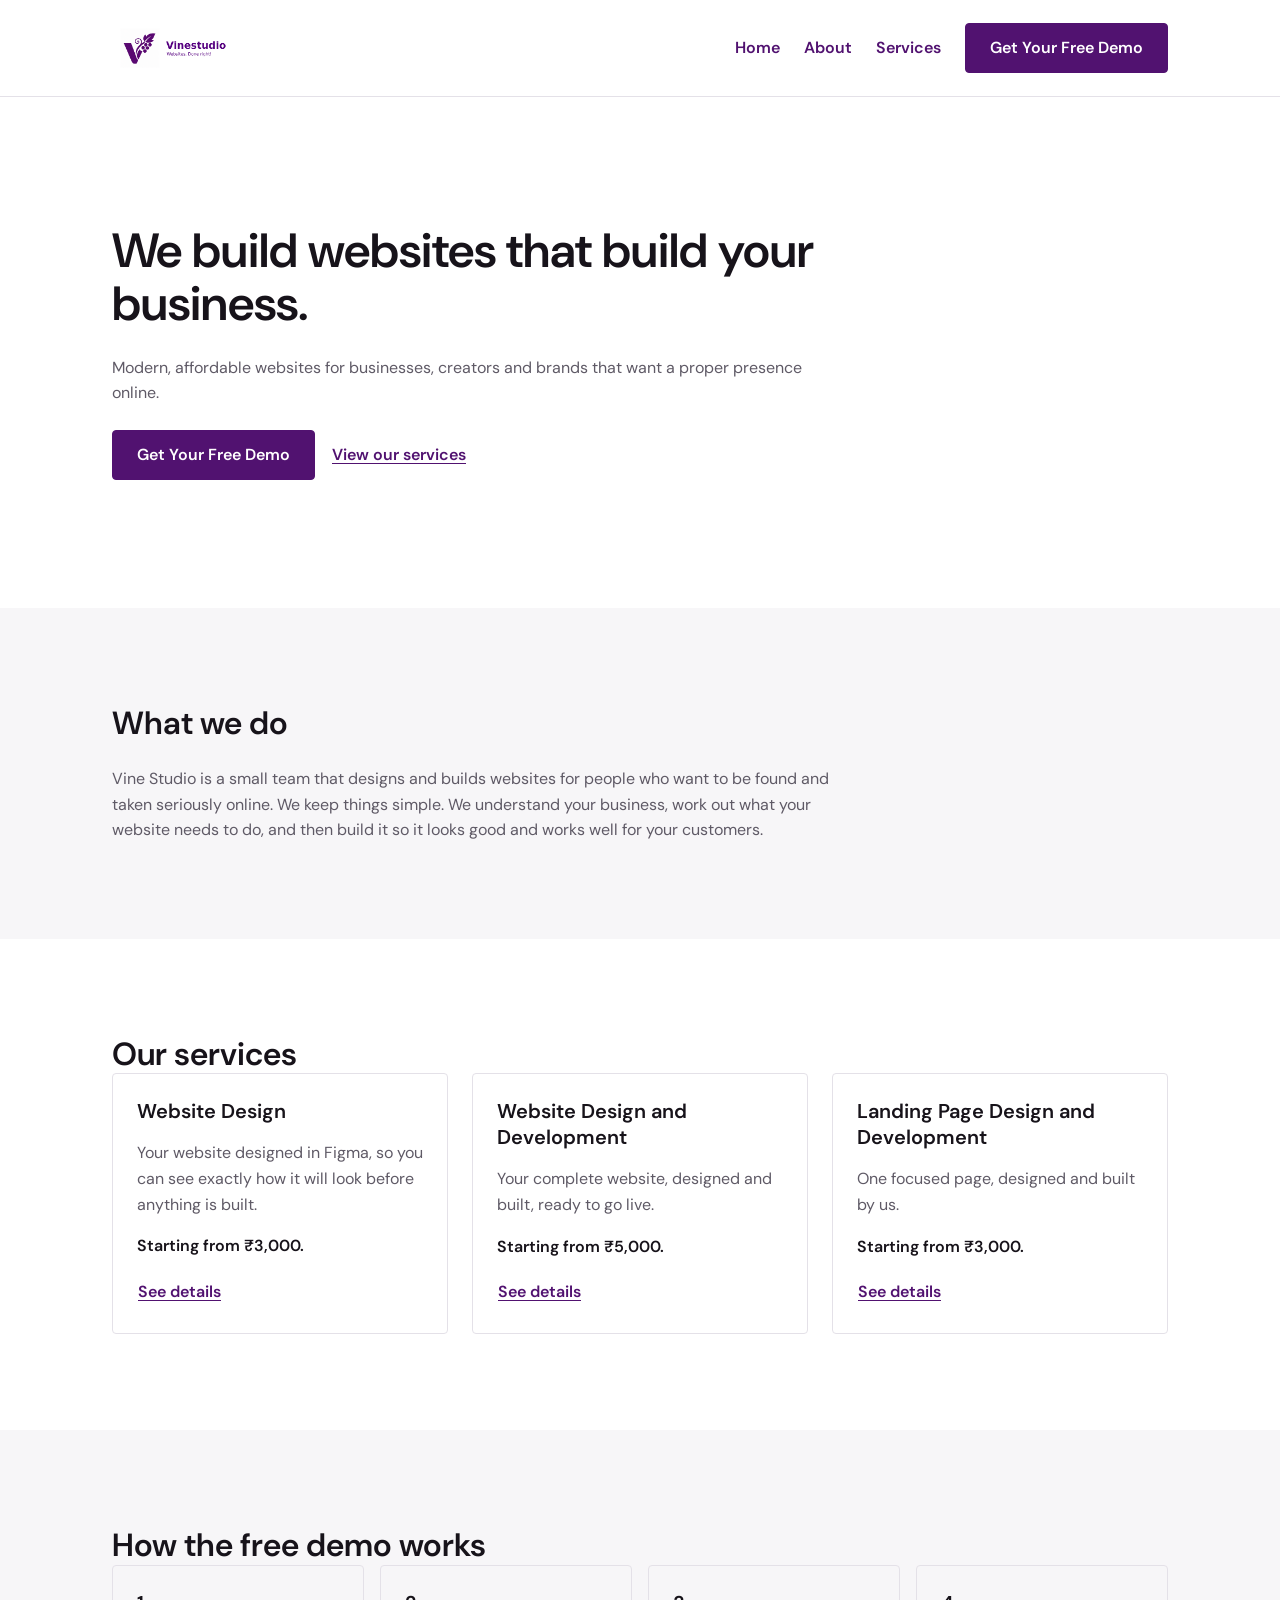
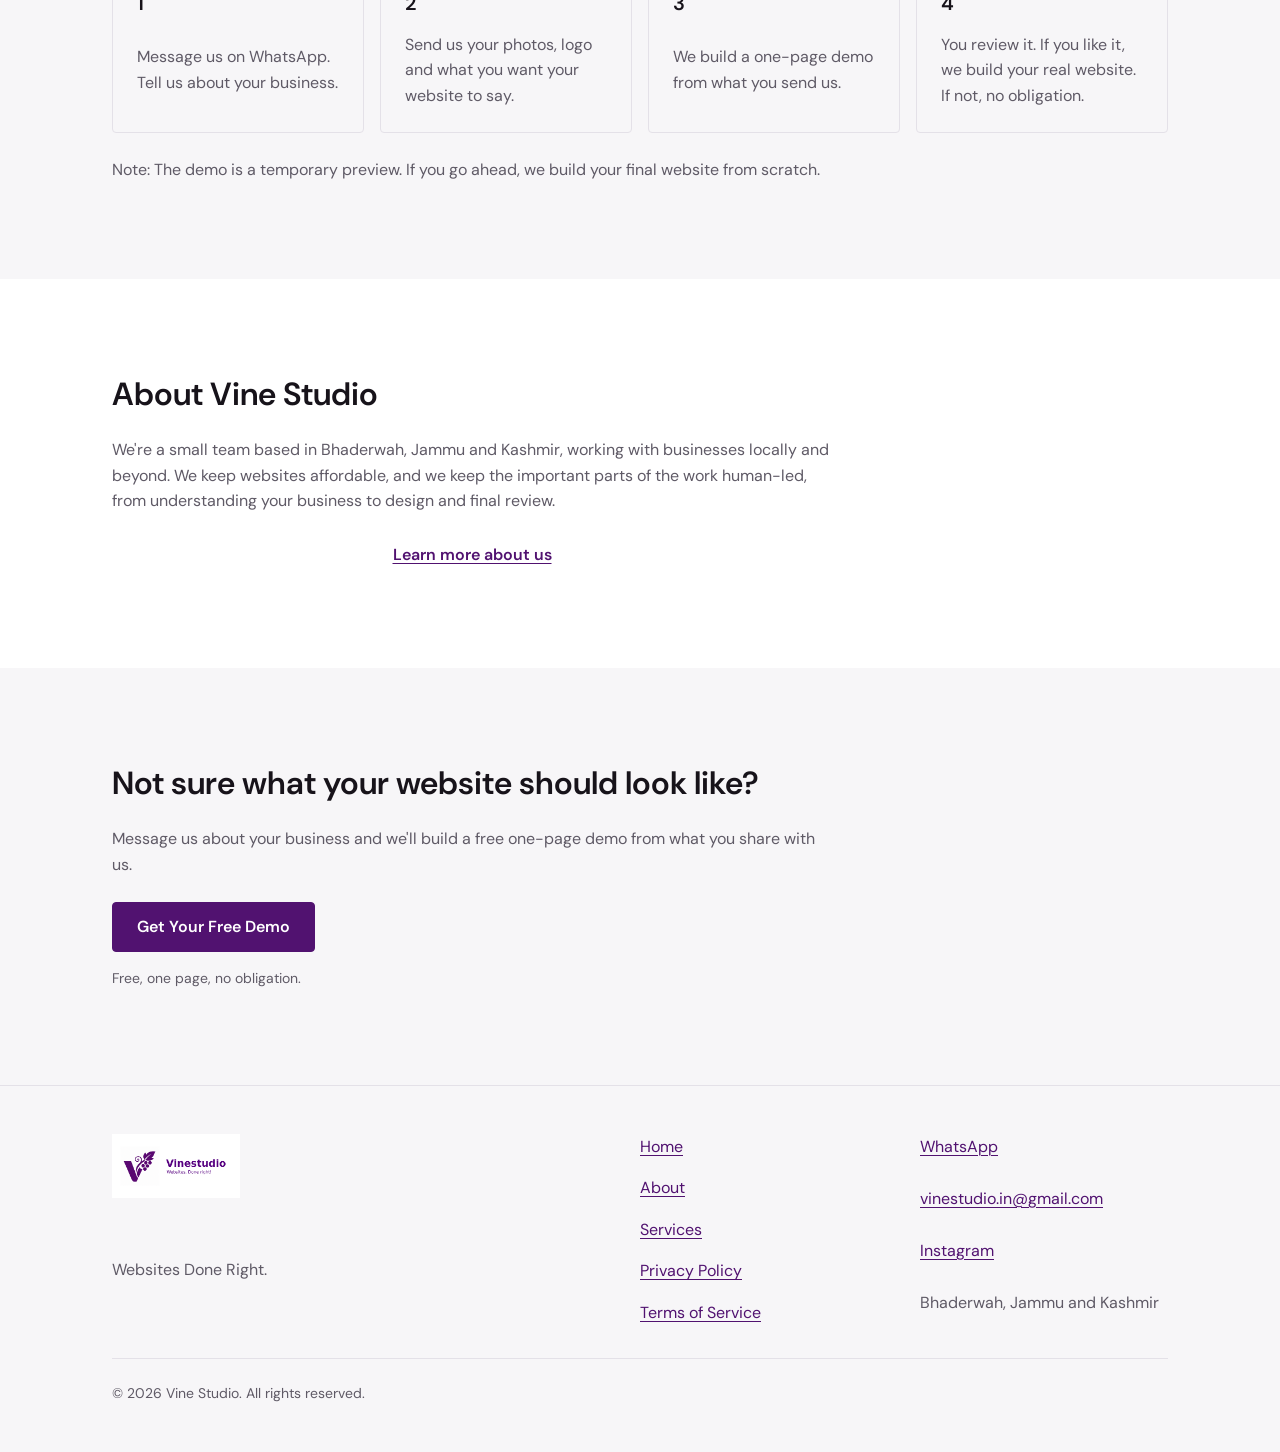
==== index.html @ f742a49f "initial" ====
<!doctype html>
<html lang="en">
  <head>
    <meta charset="utf-8">
    <meta name="viewport" content="width=device-width, initial-scale=1">
    <meta name="theme-color" content="#511270">
    <title>Vine Studio | Websites Done Right</title>
    <meta name="description" content="Modern, affordable websites for businesses, creators and brands that want a proper presence online.">
    <link rel="canonical" href="https://vinestudio.in/">
    <meta property="og:title" content="Vine Studio | Websites Done Right">
    <meta property="og:description" content="Modern, affordable websites for businesses, creators and brands that want a proper presence online.">
    <meta property="og:image" content="https://vinestudio.in/assets/img/og-image.jpg">
    <meta property="og:url" content="https://vinestudio.in/">
    <meta property="og:type" content="website">
    <meta name="twitter:card" content="summary_large_image">
    <meta name="twitter:title" content="Vine Studio | Websites Done Right">
    <meta name="twitter:description" content="Modern, affordable websites for businesses, creators and brands that want a proper presence online.">
    <meta name="twitter:image" content="https://vinestudio.in/assets/img/og-image.jpg">
    <link rel="icon" href="/assets/brand/favicon.ico" sizes="any">
    <link rel="icon" type="image/png" href="/assets/brand/favicon-32x32.png" sizes="32x32">
    <link rel="apple-touch-icon" href="/assets/brand/apple-touch-icon.png">
    <link rel="manifest" href="/site.webmanifest">
    <link rel="stylesheet" href="/assets/css/styles.css">
    <script src="/assets/js/main.js" defer></script>
    <script type="application/ld+json">
      {
        "@context": "https://schema.org",
        "@type": "Organization",
        "name": "Vine Studio",
        "url": "https://vinestudio.in",
        "logo": "https://vinestudio.in/assets/brand/vine-studio-logo.svg",
        "email": "vinestudio.in@gmail.com",
        "telephone": "+917051422693",
        "address": {
          "@type": "PostalAddress",
          "addressLocality": "Bhaderwah",
          "addressRegion": "Jammu and Kashmir",
          "addressCountry": "IN"
        },
        "sameAs": ["https://instagram.com/vinestudio.in"],
        "founder": [
          { "@type": "Person", "name": "Ritish Sharma" },
          { "@type": "Person", "name": "Aftab Ahmed" },
          { "@type": "Person", "name": "Anmol Thakur" }
        ]
      }
    </script>
  </head>
  <body>
    <a class="skip-link" href="#main-content">Skip to main content</a>

    <header class="site-header">
      <div class="container site-header__inner">
        <a class="site-logo" href="/" aria-label="Vine Studio home">
          <img src="/assets/brand/vine-studio-logo.svg" alt="Vine Studio" width="1800" height="900">
        </a>

        <button class="nav-toggle" type="button" aria-controls="primary-navigation" aria-expanded="false" aria-label="Toggle navigation">
          <svg class="nav-toggle__menu-icon" aria-hidden="true" viewBox="0 0 24 24" fill="none" stroke="currentColor" stroke-width="2" stroke-linecap="square">
            <path d="M4 7h16M4 12h16M4 17h16" />
          </svg>
          <svg class="nav-toggle__close-icon" aria-hidden="true" viewBox="0 0 24 24" fill="none" stroke="currentColor" stroke-width="2" stroke-linecap="square">
            <path d="m6 6 12 12M18 6 6 18" />
          </svg>
        </button>

        <nav class="site-nav" id="primary-navigation" aria-label="Primary navigation" hidden>
          <ul class="site-nav__list">
            <li><a href="/" aria-current="page">Home</a></li>
            <li><a href="/about/">About</a></li>
            <li><a href="/services/">Services</a></li>
          </ul>
          <a class="btn btn-primary" href="https://wa.me/917051422693?text=Hi%2C%20I%27d%20like%20a%20free%20demo%20for%20my%20business." target="_blank" rel="noopener noreferrer">Get Your Free Demo</a>
        </nav>
      </div>
    </header>

    <main id="main-content">
      <section class="section hero" aria-labelledby="hero-title">
        <div class="container">
          <div class="hero__content">
            <h1 id="hero-title">We build websites that build your business.</h1>
            <p>Modern, affordable websites for businesses, creators and brands that want a proper presence online.</p>
            <div class="hero__actions">
              <a class="btn btn-primary" href="https://wa.me/917051422693?text=Hi%2C%20I%27d%20like%20a%20free%20demo%20for%20my%20business." target="_blank" rel="noopener noreferrer">Get Your Free Demo</a>
              <a class="btn btn-text" href="/services/">View our services</a>
            </div>
          </div>
        </div>
      </section>

      <section class="section section--soft" aria-labelledby="what-we-do-title">
        <div class="container">
          <div class="section-intro">
            <h2 id="what-we-do-title">What we do</h2>
            <p>Vine Studio is a small team that designs and builds websites for people who want to be found and taken seriously online. We keep things simple. We understand your business, work out what your website needs to do, and then build it so it looks good and works well for your customers.</p>
          </div>
        </div>
      </section>

      <section class="section" aria-labelledby="services-title">
        <div class="container">
          <div class="section-intro">
            <h2 id="services-title">Our services</h2>
          </div>

          <div class="grid grid--3 service-cards">
            <article class="service-card">
              <h3>Website Design</h3>
              <p>Your website designed in Figma, so you can see exactly how it will look before anything is built.</p>
              <p class="service-card__price">Starting from ₹3,000.</p>
              <a class="btn btn-text" href="/services/">See details</a>
            </article>

            <article class="service-card">
              <h3>Website Design and Development</h3>
              <p>Your complete website, designed and built, ready to go live.</p>
              <p class="service-card__price">Starting from ₹5,000.</p>
              <a class="btn btn-text" href="/services/">See details</a>
            </article>

            <article class="service-card">
              <h3>Landing Page Design and Development</h3>
              <p>One focused page, designed and built by us.</p>
              <p class="service-card__price">Starting from ₹3,000.</p>
              <a class="btn btn-text" href="/services/">See details</a>
            </article>
          </div>
        </div>
      </section>

      <section class="section section--soft" aria-labelledby="demo-title">
        <div class="container">
          <div class="section-intro">
            <h2 id="demo-title">How the free demo works</h2>
          </div>

          <ol class="demo-steps">
            <li class="demo-step">
              <span class="demo-step__number">1</span>
              <p>Message us on WhatsApp. Tell us about your business.</p>
            </li>
            <li class="demo-step">
              <span class="demo-step__number">2</span>
              <p>Send us your photos, logo and what you want your website to say.</p>
            </li>
            <li class="demo-step">
              <span class="demo-step__number">3</span>
              <p>We build a one-page demo from what you send us.</p>
            </li>
            <li class="demo-step">
              <span class="demo-step__number">4</span>
              <p>You review it. If you like it, we build your real website. If not, no obligation.</p>
            </li>
          </ol>

          <p class="demo-note">Note: The demo is a temporary preview. If you go ahead, we build your final website from scratch.</p>
        </div>
      </section>

      <section class="section" aria-labelledby="about-preview-title">
        <div class="container">
          <div class="section-intro">
            <h2 id="about-preview-title">About Vine Studio</h2>
            <p>We're a small team based in Bhaderwah, Jammu and Kashmir, working with businesses locally and beyond. We keep websites affordable, and we keep the important parts of the work human-led, from understanding your business to design and final review.</p>
            <a class="btn btn-text" href="/about/">Learn more about us</a>
          </div>
        </div>
      </section>

      <section class="section section--soft final-cta" aria-labelledby="final-cta-title">
        <div class="container">
          <div class="final-cta__content">
            <h2 id="final-cta-title">Not sure what your website should look like?</h2>
            <p>Message us about your business and we'll build a free one-page demo from what you share with us.</p>
            <div>
              <a class="btn btn-primary" href="https://wa.me/917051422693?text=Hi%2C%20I%27d%20like%20a%20free%20demo%20for%20my%20business." target="_blank" rel="noopener noreferrer">Get Your Free Demo</a>
              <p class="final-cta__note">Free, one page, no obligation.</p>
            </div>
          </div>
        </div>
      </section>
    </main>

    <footer class="site-footer">
      <div class="container site-footer__inner">
        <div class="site-footer__brand">
          <a class="site-logo" href="/" aria-label="Vine Studio home">
            <img src="/assets/brand/vine-studio-logo.svg" alt="Vine Studio" width="1800" height="900">
          </a>
          <p>Websites Done Right.</p>
        </div>

        <nav class="site-footer__nav" aria-label="Footer navigation">
          <ul>
            <li><a href="/">Home</a></li>
            <li><a href="/about/">About</a></li>
            <li><a href="/services/">Services</a></li>
            <li><a href="/privacy/">Privacy Policy</a></li>
            <li><a href="/terms/">Terms of Service</a></li>
          </ul>
        </nav>

        <address class="site-footer__contact">
          <a href="https://wa.me/917051422693?text=Hi%2C%20I%27d%20like%20a%20free%20demo%20for%20my%20business." target="_blank" rel="noopener noreferrer">WhatsApp</a>
          <a href="mailto:vinestudio.in@gmail.com">vinestudio.in@gmail.com</a>
          <a href="https://instagram.com/vinestudio.in" target="_blank" rel="noopener noreferrer">Instagram</a>
          <p>Bhaderwah, Jammu and Kashmir</p>
        </address>

        <p class="site-footer__copyright">© 2026 Vine Studio. All rights reserved.</p>
      </div>
    </footer>
  </body>
</html>
---- assets/css/styles.css ----
@import url('https://fonts.googleapis.com/css2?family=DM+Sans:wght@400;600&display=swap');

:root {
  --color-brand: #511270;
  --color-brand-hover: #3E0D57;
  --color-bg: #FFFFFF;
  --color-bg-soft: #F7F6F8;
  --color-text: #17131A;
  --color-text-muted: #5F5A66;
  --color-border: #E4E1E8;
  --border-width: 1px;
  --focus-ring-width: 2px;
  --underline-thickness: 1px;
  --visually-hidden-size: 1px;
  --visually-hidden-margin: -1px;

  --space-0-5: 4px;
  --space-1: 8px;
  --space-2: 16px;
  --space-3: 24px;
  --space-4: 32px;
  --space-6: 48px;
  --space-8: 64px;
  --space-12: 96px;
  --space-16: 128px;

  --font-family: 'DM Sans', system-ui, -apple-system, BlinkMacSystemFont, 'Segoe UI', sans-serif;
  --font-weight-regular: 400;
  --font-weight-semibold: 600;
  --font-size-body: 1rem;
  --line-height-body: 1.6;
  --font-size-h1: 3rem;
  --line-height-h1: 1.1;
  --font-size-h2: 2rem;
  --line-height-h2: 1.2;
  --font-size-h3: 1.25rem;
  --line-height-h3: 1.3;
  --font-size-small: 0.875rem;
  --line-height-small: 1.5;

  --radius: 4px;
  --container-max-width: 1120px;
  --container-padding: 24px;
  --container-padding-desktop: 32px;
  --prose-measure: 65ch;
  --content-max-width: 720px;
  --logo-width: var(--space-16);
  --transition-duration: 180ms;
}

*,
*::before,
*::after {
  box-sizing: border-box;
}

html {
  -webkit-text-size-adjust: 100%;
  text-size-adjust: 100%;
}

body,
h1,
h2,
h3,
p,
ul,
ol,
figure,
blockquote {
  margin: 0;
}

body {
  min-height: 100vh;
  overflow-wrap: anywhere;
  background: var(--color-bg);
  color: var(--color-text);
  font-family: var(--font-family);
  font-size: var(--font-size-body);
  font-weight: var(--font-weight-regular);
  line-height: var(--line-height-body);
  text-rendering: optimizeLegibility;
}

img,
picture,
svg,
video,
canvas {
  display: block;
  max-width: 100%;
}

img,
picture,
video,
canvas {
  height: auto;
}

button,
input,
textarea,
select {
  color: inherit;
  font: inherit;
}

button,
[type='button'],
[type='submit'] {
  cursor: pointer;
}

h1,
h2,
h3 {
  color: var(--color-text);
  font-weight: var(--font-weight-semibold);
}

h1 {
  font-size: var(--font-size-h1);
  line-height: var(--line-height-h1);
}

h2 {
  font-size: var(--font-size-h2);
  line-height: var(--line-height-h2);
}

h3 {
  font-size: var(--font-size-h3);
  line-height: var(--line-height-h3);
}

small {
  font-size: var(--font-size-small);
  line-height: var(--line-height-small);
}

strong {
  font-weight: var(--font-weight-semibold);
}

a {
  color: var(--color-brand);
  text-decoration-thickness: var(--underline-thickness);
  text-underline-offset: 0.16em;
  transition: color var(--transition-duration) ease;
}

a:hover {
  color: var(--color-brand-hover);
}

:focus-visible {
  outline: var(--focus-ring-width) solid var(--color-brand);
  outline-offset: var(--space-0-5);
}

.skip-link {
  position: absolute;
  width: var(--visually-hidden-size);
  height: var(--visually-hidden-size);
  margin: var(--visually-hidden-margin);
  overflow: hidden;
  clip: rect(0 0 0 0);
  white-space: nowrap;
}

.skip-link:focus {
  z-index: 2;
  top: var(--space-1);
  left: var(--space-1);
  width: auto;
  height: auto;
  margin: 0;
  overflow: visible;
  clip: auto;
  border: var(--border-width) solid var(--color-brand);
  border-radius: var(--radius);
  background: var(--color-bg);
  padding: var(--space-1) var(--space-2);
}

.container {
  width: 100%;
  max-width: var(--container-max-width);
  margin-inline: auto;
  padding-inline: var(--container-padding);
}

.section {
  padding-block: var(--space-8);
}

.section--soft {
  background: var(--color-bg-soft);
}

.grid {
  display: grid;
  gap: var(--space-3);
}

.grid > * {
  min-width: 0;
}

.btn {
  display: inline-flex;
  align-items: center;
  justify-content: center;
  min-height: var(--space-6);
  border: var(--border-width) solid transparent;
  border-radius: var(--radius);
  padding: var(--space-2) var(--space-3);
  font-weight: var(--font-weight-semibold);
  line-height: 1;
  text-align: center;
  text-decoration: none;
  transition: color var(--transition-duration) ease;
}

.btn-primary {
  border-color: var(--color-brand);
  background: var(--color-brand);
  color: var(--color-bg);
}

.btn-primary:hover {
  border-color: var(--color-brand-hover);
  background: var(--color-brand-hover);
  color: var(--color-bg);
}

.btn-text {
  min-height: auto;
  padding: var(--space-1) 0;
  border-color: transparent;
  background: transparent;
  color: var(--color-brand);
  text-decoration: underline;
}

.btn-text:hover {
  color: var(--color-brand-hover);
}

.prose {
  max-inline-size: var(--prose-measure);
}

.prose > * + * {
  margin-block-start: var(--space-3);
}

.prose :is(ul, ol) {
  padding-inline-start: var(--space-3);
}

.prose :is(li + li) {
  margin-block-start: var(--space-1);
}

.prose > :is(p, ul, ol) {
  color: var(--color-text-muted);
}

.hero {
  padding-block: var(--space-12);
}

.hero__content,
.section-intro,
.final-cta__content {
  display: grid;
  max-inline-size: var(--content-max-width);
  gap: var(--space-3);
}

.hero__content > p,
.section-intro > p,
.final-cta__content > p,
.service-card > p,
.demo-step p,
.demo-note,
.final-cta__note {
  color: var(--color-text-muted);
}

.hero__actions {
  display: flex;
  flex-wrap: wrap;
  align-items: center;
  gap: var(--space-2);
}

.service-cards {
  align-items: stretch;
}

.service-card {
  display: flex;
  min-width: 0;
  flex-direction: column;
  gap: var(--space-2);
  border: var(--border-width) solid var(--color-border);
  border-radius: var(--radius);
  padding: var(--space-3);
  transition: border-color var(--transition-duration) ease;
}

.service-card:hover {
  border-color: var(--color-brand);
}

.service-card__price {
  color: var(--color-text) !important;
  font-weight: var(--font-weight-semibold);
}

.service-card .btn {
  align-self: flex-start;
  margin-top: auto;
}

.demo-steps {
  display: grid;
  gap: var(--space-2);
  margin: 0;
  padding: 0;
  list-style: none;
}

.demo-step {
  display: grid;
  grid-template-columns: var(--space-4) minmax(0, 1fr);
  gap: var(--space-2);
  align-items: start;
  border: var(--border-width) solid var(--color-border);
  border-radius: var(--radius);
  padding: var(--space-3);
}

.demo-step__number {
  color: var(--color-text);
  font-size: var(--font-size-h3);
  font-weight: var(--font-weight-semibold);
  line-height: var(--line-height-h3);
}

.demo-note {
  max-inline-size: var(--prose-measure);
  margin-top: var(--space-3);
}

.final-cta__content > div {
  display: grid;
  justify-items: start;
  gap: var(--space-2);
}

.final-cta__note {
  font-size: var(--font-size-small);
  line-height: var(--line-height-small);
}

.about-copy {
  display: grid;
  max-inline-size: var(--prose-measure);
  gap: var(--space-3);
}

.page-intro {
  padding-block: var(--space-12);
}

.about-copy > p,
.founder p {
  color: var(--color-text-muted);
}

.founders-grid {
  display: grid;
  border: var(--border-width) solid var(--color-border);
  border-radius: var(--radius);
}

.founder {
  display: grid;
  gap: var(--space-1);
  padding: var(--space-3);
}

.founder + .founder {
  border-top: var(--border-width) solid var(--color-border);
}

.about-closing .btn {
  justify-self: start;
}

.service-block {
  display: grid;
  gap: var(--space-4);
}

.service-block__description {
  display: grid;
  align-content: start;
  max-inline-size: var(--prose-measure);
  gap: var(--space-3);
}

.service-block__description p,
.service-block__timeline,
.service-block__note,
.service-block__details li {
  color: var(--color-text-muted);
}

.service-block__details {
  display: grid;
  gap: var(--space-3);
  align-content: start;
  border: var(--border-width) solid var(--color-border);
  border-radius: var(--radius);
  padding: var(--space-3);
}

.service-block__price {
  color: var(--color-text);
  font-weight: var(--font-weight-semibold);
}

.service-block__details > div {
  display: grid;
  gap: var(--space-2);
}

.service-block__details ul {
  display: grid;
  gap: var(--space-1);
  margin: 0;
  padding-inline-start: var(--space-3);
}

.service-block__note {
  font-size: var(--font-size-small);
  line-height: var(--line-height-small);
}

.service-block__details .btn {
  justify-self: start;
}

.site-header {
  position: relative;
  border-bottom: var(--border-width) solid var(--color-border);
  background: var(--color-bg);
}

.site-header__inner {
  position: relative;
  display: flex;
  min-height: var(--space-12);
  align-items: center;
  justify-content: space-between;
  gap: var(--space-2);
}

.site-logo {
  display: inline-block;
  flex: 0 0 auto;
}

.site-logo img {
  width: var(--logo-width);
}

.nav-toggle {
  display: inline-grid;
  width: var(--space-6);
  height: var(--space-6);
  flex: 0 0 auto;
  place-items: center;
  border: var(--border-width) solid var(--color-border);
  border-radius: var(--radius);
  background: var(--color-bg);
  color: var(--color-text);
}

.nav-toggle svg {
  width: var(--space-3);
  height: var(--space-3);
}

.nav-toggle__close-icon,
.nav-toggle[aria-expanded='true'] .nav-toggle__menu-icon {
  display: none;
}

.nav-toggle[aria-expanded='true'] .nav-toggle__close-icon {
  display: block;
}

.site-nav {
  position: absolute;
  z-index: 1;
  inset: calc(100% + var(--space-1)) 0 auto;
  display: grid;
  gap: var(--space-3);
  border: var(--border-width) solid var(--color-border);
  border-radius: var(--radius);
  background: var(--color-bg);
  padding: var(--space-3);
}

.site-nav[hidden] {
  display: none;
}

.site-nav__list,
.site-footer__nav ul {
  display: grid;
  gap: var(--space-2);
  margin: 0;
  padding: 0;
  list-style: none;
}

.site-nav__list a {
  font-weight: var(--font-weight-semibold);
  text-decoration: none;
}

.site-nav .btn {
  width: 100%;
}

.site-footer {
  border-top: var(--border-width) solid var(--color-border);
  background: var(--color-bg-soft);
}

.site-footer__inner {
  display: grid;
  gap: var(--space-4);
  padding-block: var(--space-6);
}

.site-footer__brand,
.site-footer__contact {
  display: grid;
  gap: var(--space-2);
}

.site-footer__brand p,
.site-footer__contact p,
.site-footer__copyright {
  color: var(--color-text-muted);
}

.site-footer__contact {
  font-style: normal;
}

.site-footer__contact a {
  width: fit-content;
}

.site-footer__copyright {
  font-size: var(--font-size-small);
  line-height: var(--line-height-small);
}

@media (min-width: 768px) {
  .container {
    padding-inline: var(--container-padding-desktop);
  }

  .section {
    padding-block: var(--space-12);
  }

  .hero {
    padding-block: var(--space-16);
  }

  .page-intro {
    padding-block: var(--space-16);
  }

  .grid--2,
  .grid--3 {
    grid-template-columns: repeat(2, minmax(0, 1fr));
  }

  .grid--3 {
    grid-template-columns: repeat(3, minmax(0, 1fr));
  }

  .demo-steps {
    grid-template-columns: repeat(4, minmax(0, 1fr));
  }

  .demo-step {
    grid-template-columns: 1fr;
  }

  .founders-grid {
    grid-template-columns: repeat(3, minmax(0, 1fr));
  }

  .founder + .founder {
    border-top: 0;
    border-left: var(--border-width) solid var(--color-border);
  }

  .service-block {
    grid-template-columns: repeat(2, minmax(0, 1fr));
    gap: var(--space-8);
  }

  .nav-toggle {
    display: none;
  }

  .site-nav,
  .site-nav[hidden] {
    position: static;
    display: flex !important;
    align-items: center;
    gap: var(--space-3);
    margin-left: auto;
    border: 0;
    background: transparent;
    padding: 0;
  }

  .site-nav__list {
    display: flex;
    align-items: center;
    gap: var(--space-3);
  }

  .site-nav .btn {
    width: auto;
  }

  .site-footer__inner {
    grid-template-columns: minmax(0, 2fr) minmax(0, 1fr) minmax(0, 1fr);
  }

  .site-footer__copyright {
    grid-column: 1 / -1;
    border-top: var(--border-width) solid var(--color-border);
    padding-top: var(--space-3);
  }
}

@media (prefers-reduced-motion: reduce) {
  *,
  *::before,
  *::after {
    scroll-behavior: auto !important;
    animation-duration: 0.01ms !important;
    animation-iteration-count: 1 !important;
    transition-duration: 0.01ms !important;
  }
}
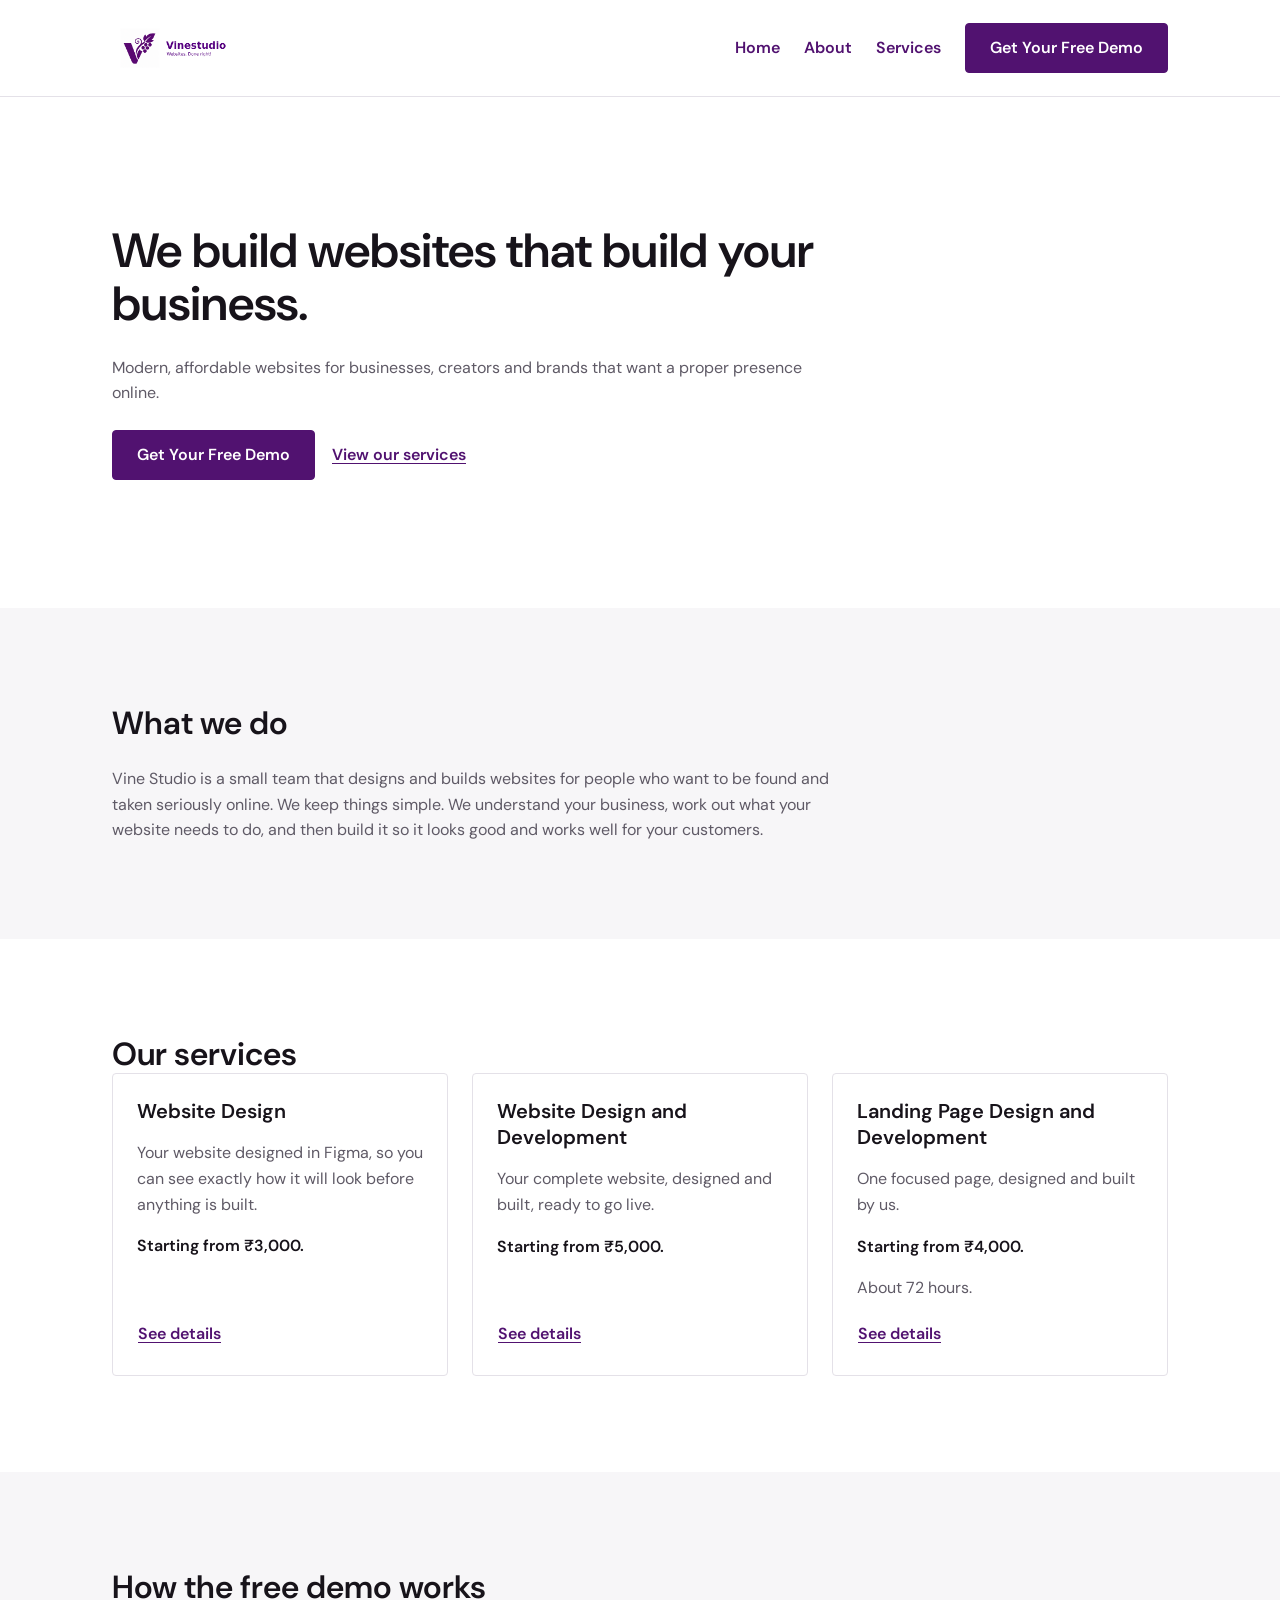
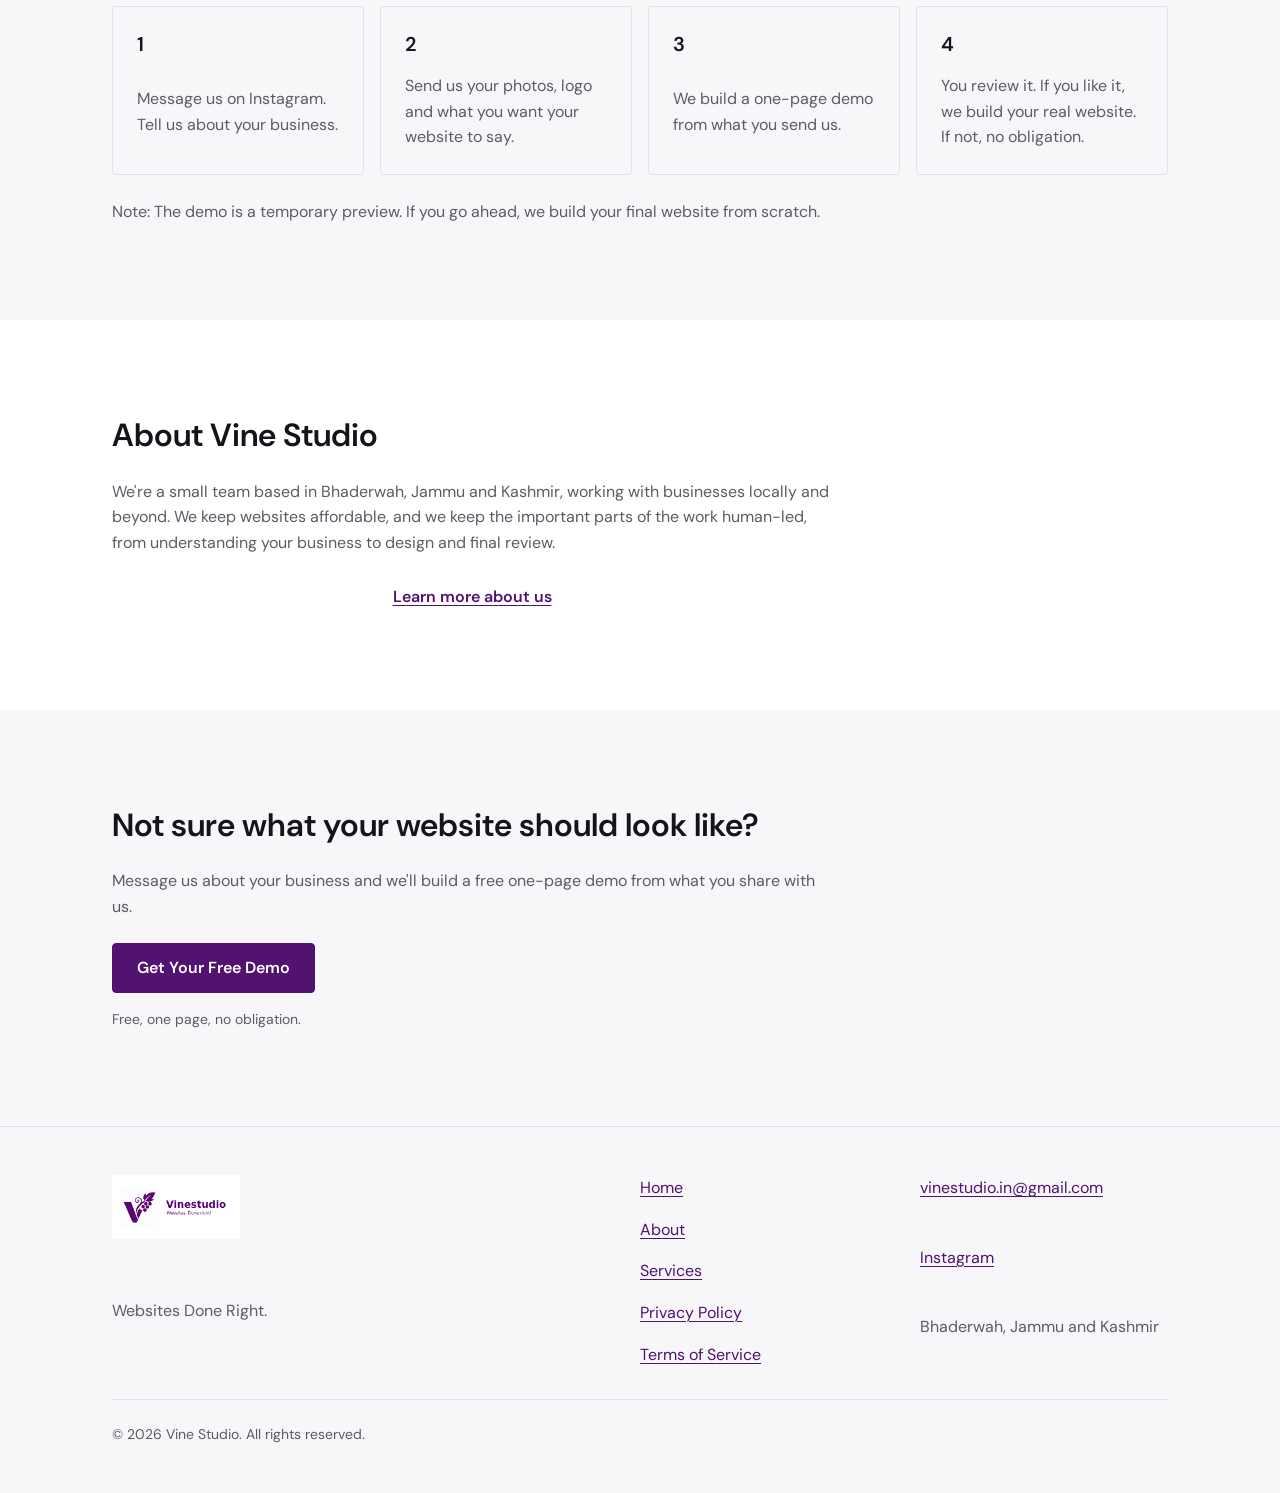
==== commit 0581c3f4: "fixes" ====
--- a/index.html
+++ b/index.html
@@ -30,7 +30,6 @@
         "url": "https://vinestudio.in",
         "logo": "https://vinestudio.in/assets/brand/vine-studio-logo.svg",
         "email": "vinestudio.in@gmail.com",
-        "telephone": "+917051422693",
         "address": {
           "@type": "PostalAddress",
           "addressLocality": "Bhaderwah",
@@ -70,7 +69,7 @@
             <li><a href="/about/">About</a></li>
             <li><a href="/services/">Services</a></li>
           </ul>
-          <a class="btn btn-primary" href="https://wa.me/917051422693?text=Hi%2C%20I%27d%20like%20a%20free%20demo%20for%20my%20business." target="_blank" rel="noopener noreferrer">Get Your Free Demo</a>
+          <a class="btn btn-primary" href="https://instagram.com/vinestudio.in" target="_blank" rel="noopener noreferrer">Get Your Free Demo</a>
         </nav>
       </div>
     </header>
@@ -82,7 +81,7 @@
             <h1 id="hero-title">We build websites that build your business.</h1>
             <p>Modern, affordable websites for businesses, creators and brands that want a proper presence online.</p>
             <div class="hero__actions">
-              <a class="btn btn-primary" href="https://wa.me/917051422693?text=Hi%2C%20I%27d%20like%20a%20free%20demo%20for%20my%20business." target="_blank" rel="noopener noreferrer">Get Your Free Demo</a>
+              <a class="btn btn-primary" href="https://instagram.com/vinestudio.in" target="_blank" rel="noopener noreferrer">Get Your Free Demo</a>
               <a class="btn btn-text" href="/services/">View our services</a>
             </div>
           </div>
@@ -122,7 +121,8 @@
             <article class="service-card">
               <h3>Landing Page Design and Development</h3>
               <p>One focused page, designed and built by us.</p>
-              <p class="service-card__price">Starting from ₹3,000.</p>
+              <p class="service-card__price">Starting from ₹4,000.</p>
+              <p>About 72 hours.</p>
               <a class="btn btn-text" href="/services/">See details</a>
             </article>
           </div>
@@ -138,7 +138,7 @@
           <ol class="demo-steps">
             <li class="demo-step">
               <span class="demo-step__number">1</span>
-              <p>Message us on WhatsApp. Tell us about your business.</p>
+              <p>Message us on Instagram. Tell us about your business.</p>
             </li>
             <li class="demo-step">
               <span class="demo-step__number">2</span>
@@ -174,7 +174,7 @@
             <h2 id="final-cta-title">Not sure what your website should look like?</h2>
             <p>Message us about your business and we'll build a free one-page demo from what you share with us.</p>
             <div>
-              <a class="btn btn-primary" href="https://wa.me/917051422693?text=Hi%2C%20I%27d%20like%20a%20free%20demo%20for%20my%20business." target="_blank" rel="noopener noreferrer">Get Your Free Demo</a>
+              <a class="btn btn-primary" href="https://instagram.com/vinestudio.in" target="_blank" rel="noopener noreferrer">Get Your Free Demo</a>
               <p class="final-cta__note">Free, one page, no obligation.</p>
             </div>
           </div>
@@ -202,7 +202,6 @@
         </nav>
 
         <address class="site-footer__contact">
-          <a href="https://wa.me/917051422693?text=Hi%2C%20I%27d%20like%20a%20free%20demo%20for%20my%20business." target="_blank" rel="noopener noreferrer">WhatsApp</a>
           <a href="mailto:vinestudio.in@gmail.com">vinestudio.in@gmail.com</a>
           <a href="https://instagram.com/vinestudio.in" target="_blank" rel="noopener noreferrer">Instagram</a>
           <p>Bhaderwah, Jammu and Kashmir</p>
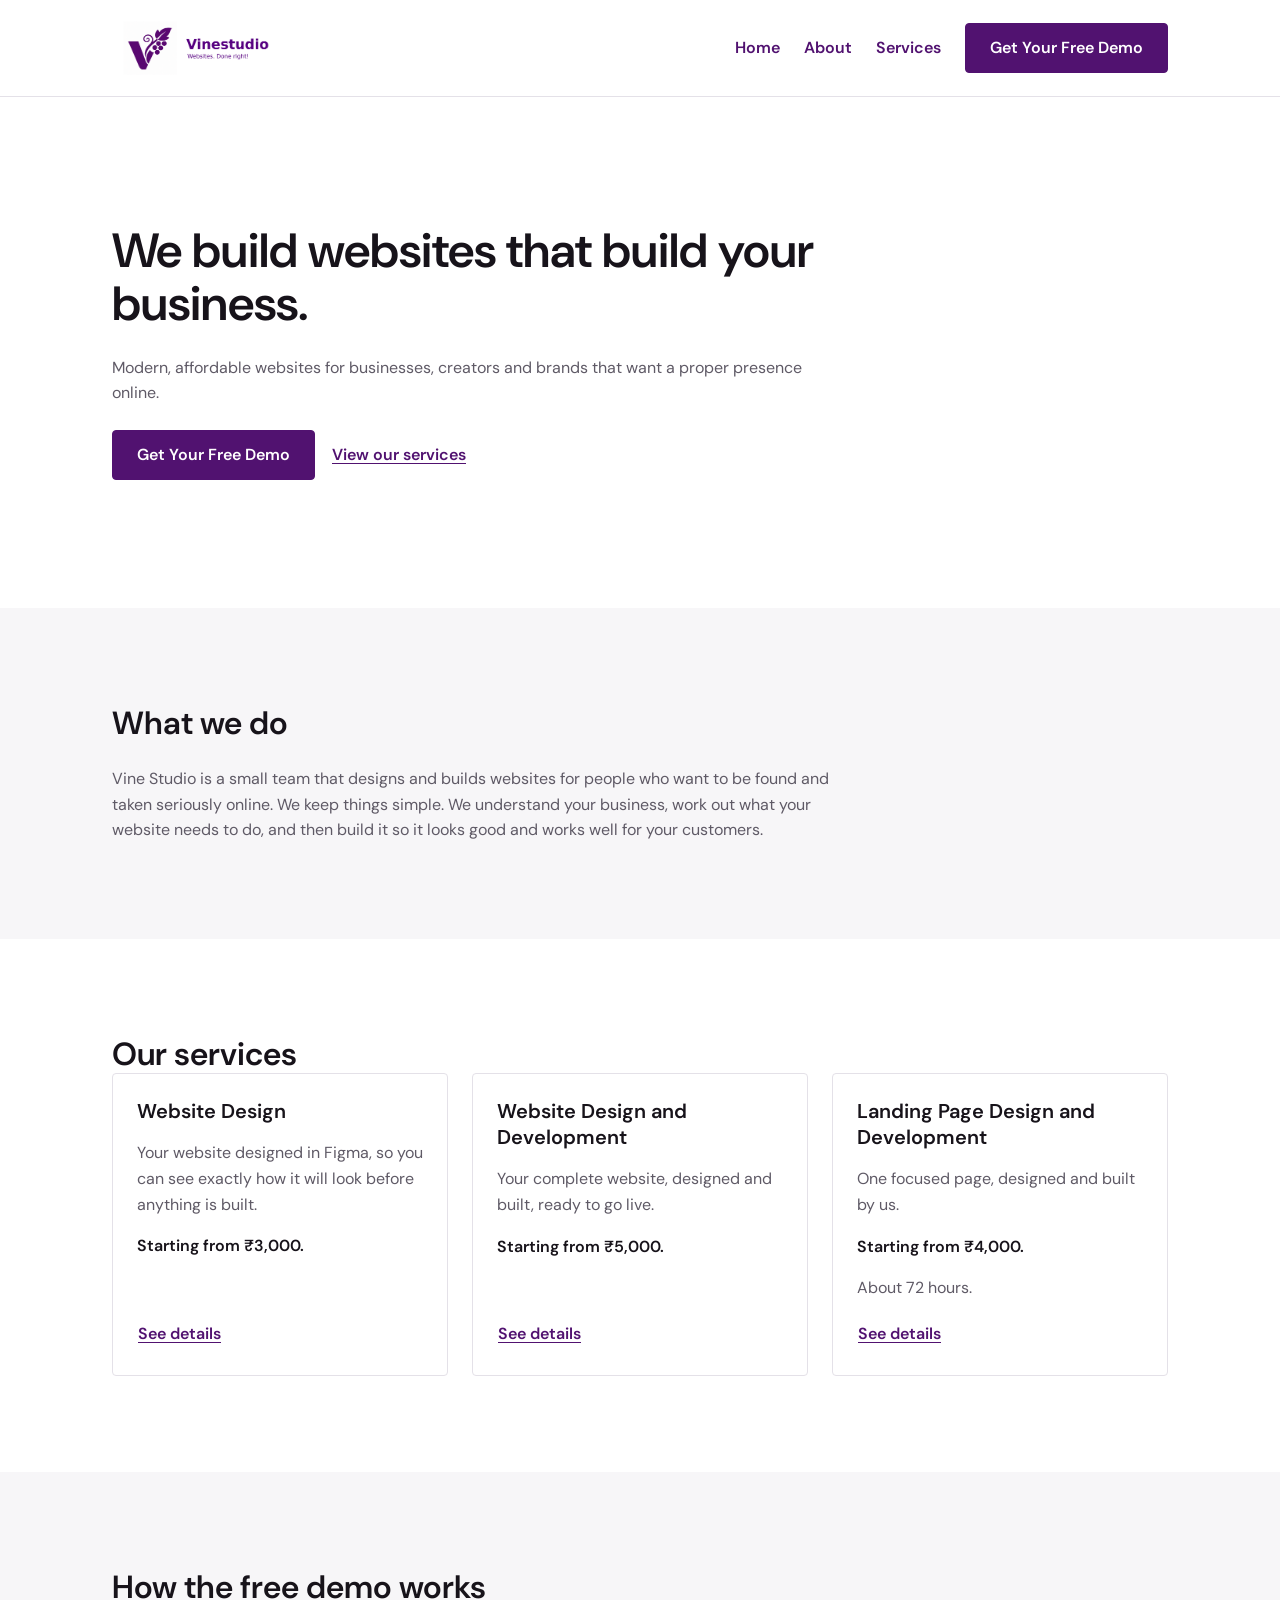
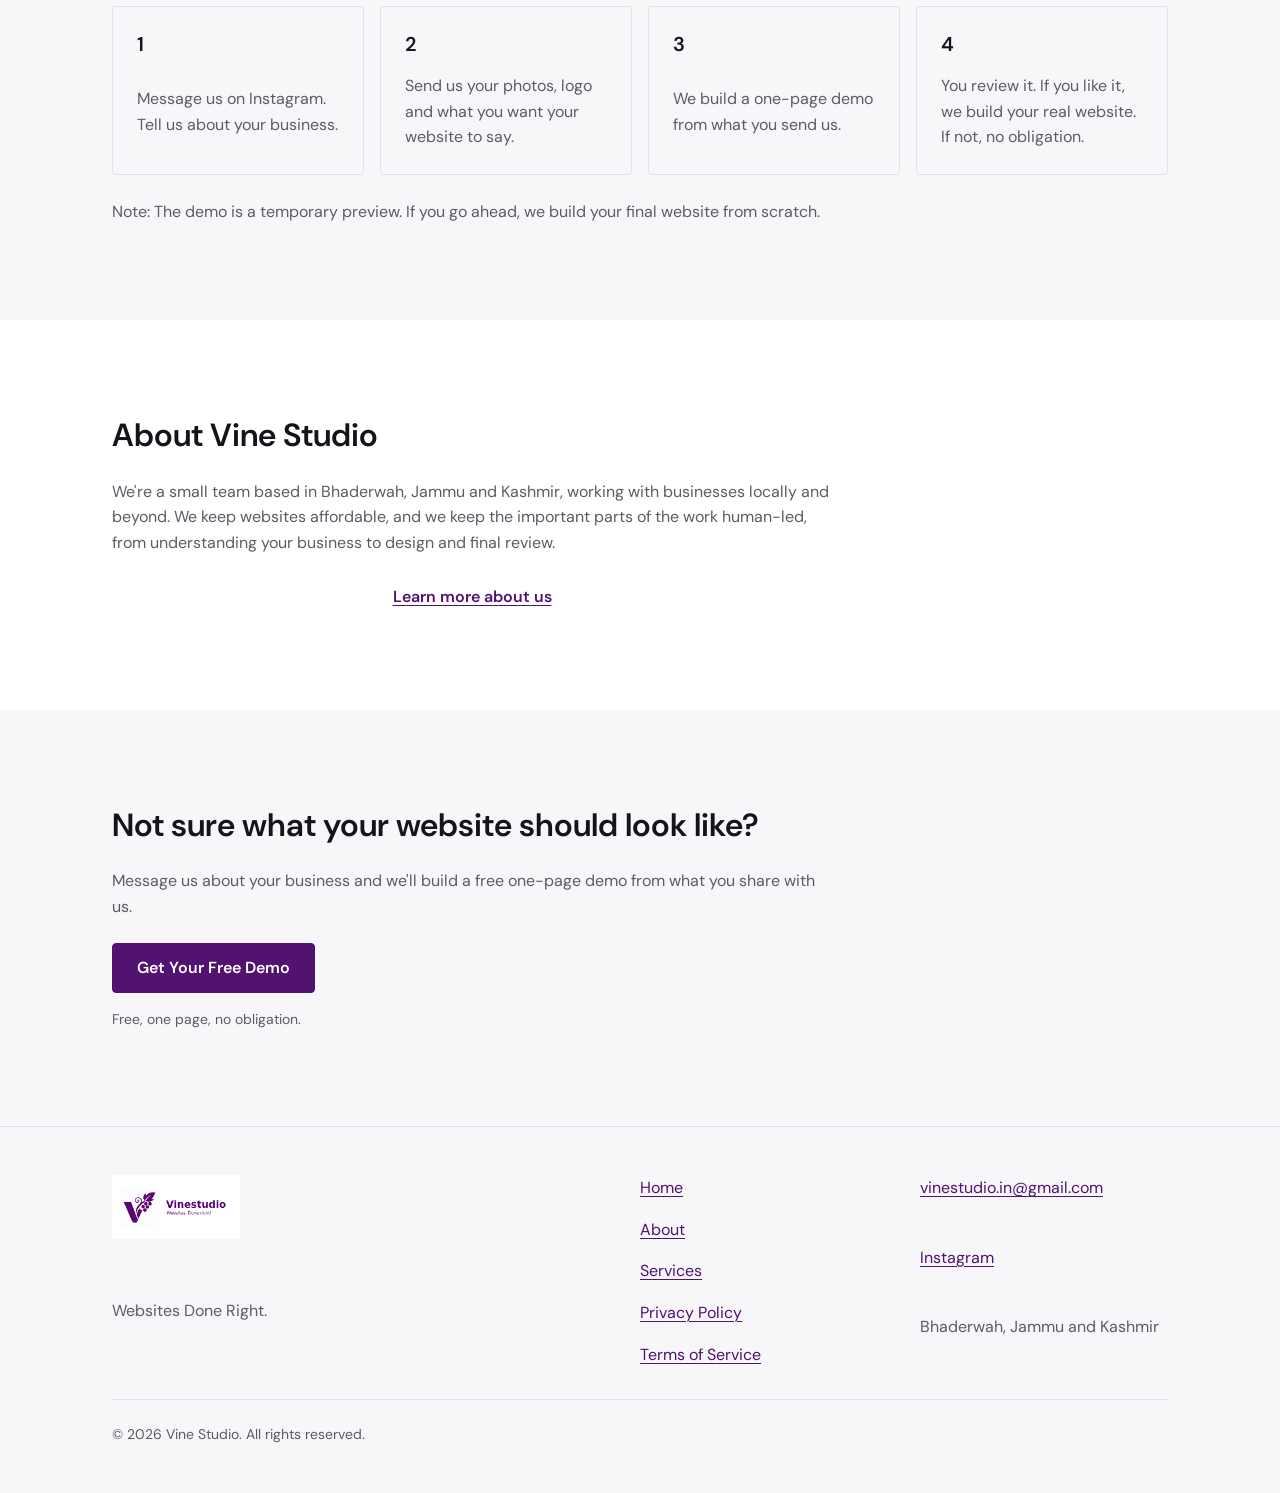
==== commit a9b72cad: "updates" ====
--- a/index.html
+++ b/index.html
@@ -25,6 +25,7 @@
     <script type="application/ld+json">
       {
         "@context": "https://schema.org",
+        "@id": "https://vinestudio.in/#organization",
         "@type": "Organization",
         "name": "Vine Studio",
         "url": "https://vinestudio.in",
@@ -38,9 +39,28 @@
         },
         "sameAs": ["https://instagram.com/vinestudio.in"],
         "founder": [
-          { "@type": "Person", "name": "Ritish Sharma" },
-          { "@type": "Person", "name": "Aftab Ahmed" },
-          { "@type": "Person", "name": "Anmol Thakur" }
+          {
+            "@type": "Person",
+            "@id": "https://vinestudio.in/founder/#aftab-ahmed",
+            "url": "https://vinestudio.in/founder/#aftab-ahmed",
+            "name": "Aftab Ahmed",
+            "jobTitle": "CEO & Co-Founder",
+            "sameAs": ["https://www.linkedin.com/in/aftab-vs/"]
+          },
+          {
+            "@type": "Person",
+            "@id": "https://vinestudio.in/founder/#ritish-sharma",
+            "url": "https://vinestudio.in/founder/#ritish-sharma",
+            "name": "Ritish Sharma",
+            "jobTitle": "Co-Founder"
+          },
+          {
+            "@type": "Person",
+            "@id": "https://vinestudio.in/founder/#anmol-thakur",
+            "url": "https://vinestudio.in/founder/#anmol-thakur",
+            "name": "Anmol Thakur",
+            "jobTitle": "Co-Founder"
+          }
         ]
       }
     </script>
--- a/assets/css/styles.css
+++ b/assets/css/styles.css
@@ -291,6 +291,11 @@
   color: var(--color-text-muted);
 }
 
+.founders-intro .btn-text {
+  justify-self: start;
+  margin-top: calc(var(--space-2) * -1);
+}
+
 .hero__actions {
   display: flex;
   flex-wrap: wrap;
@@ -479,6 +484,10 @@
 
 .site-logo img {
   width: var(--logo-width);
+}
+
+.site-header .site-logo img {
+  width: 176px;
 }
 
 .nav-toggle {
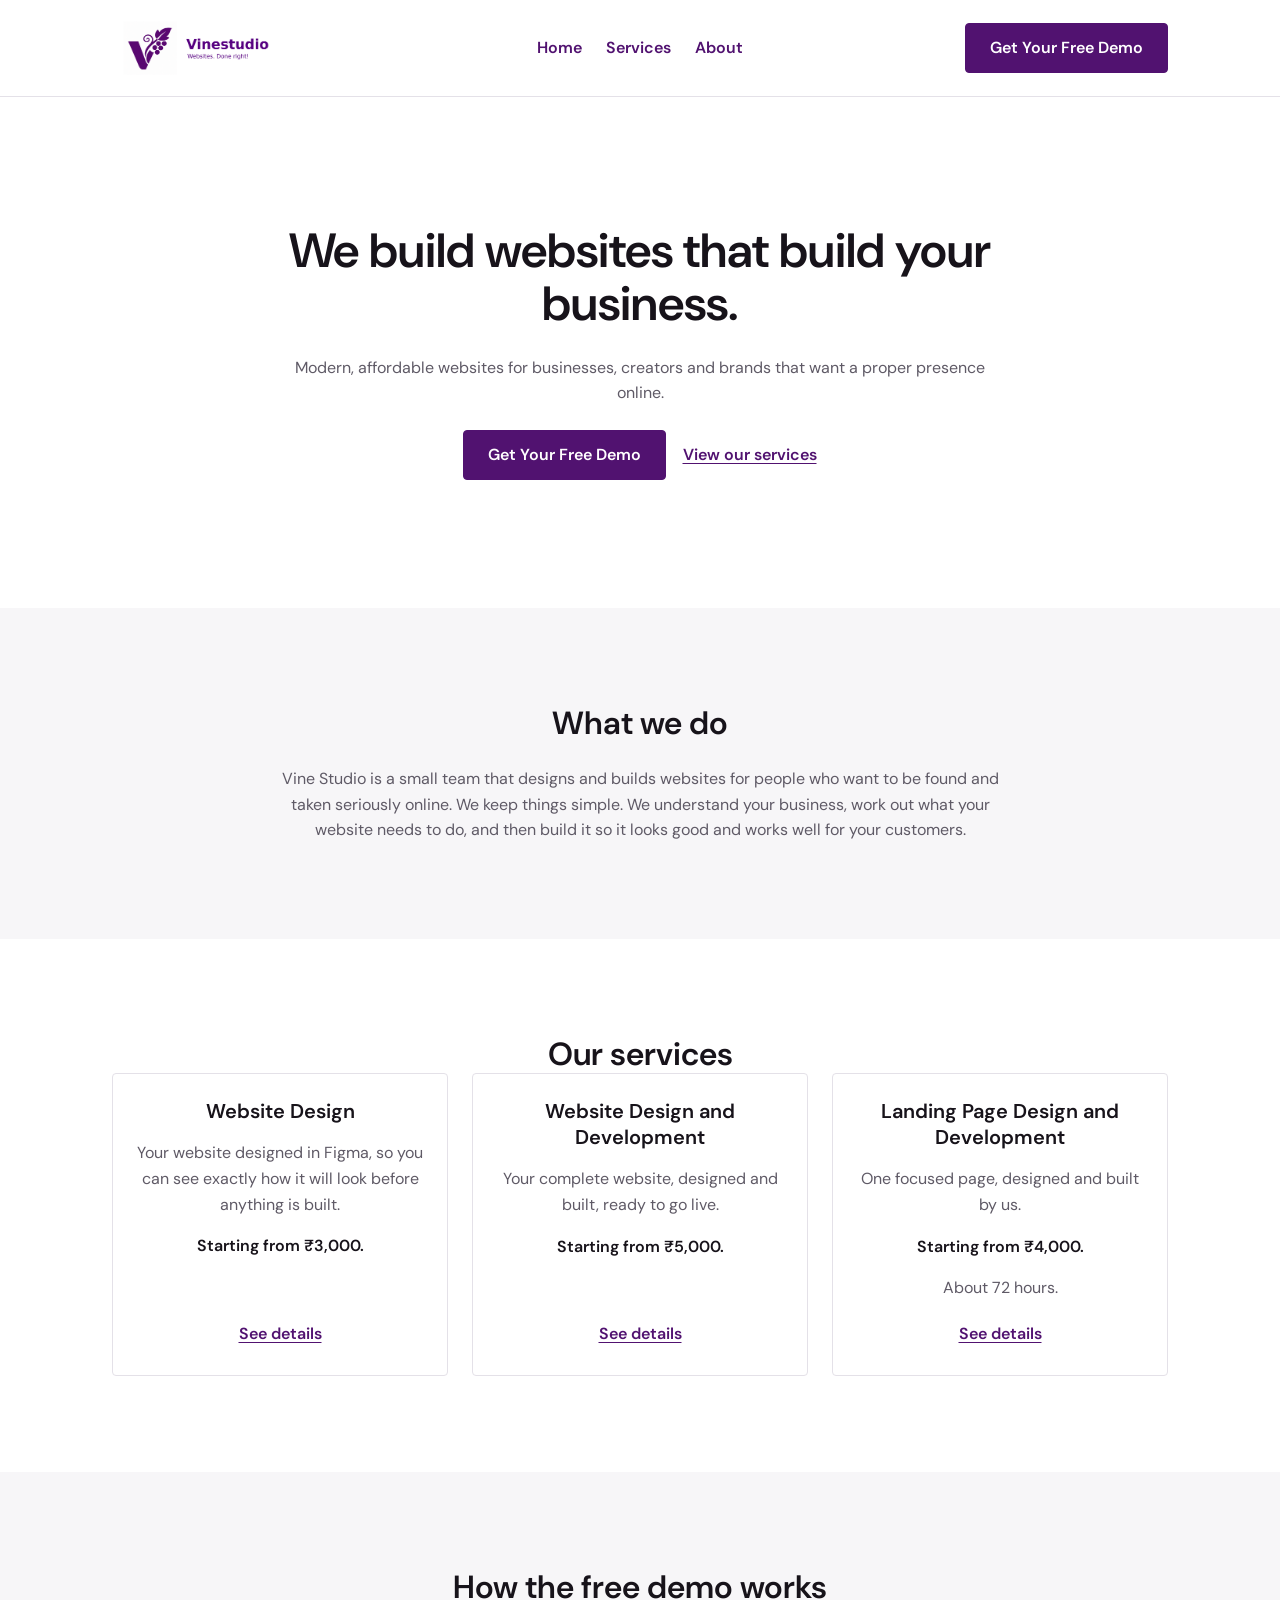
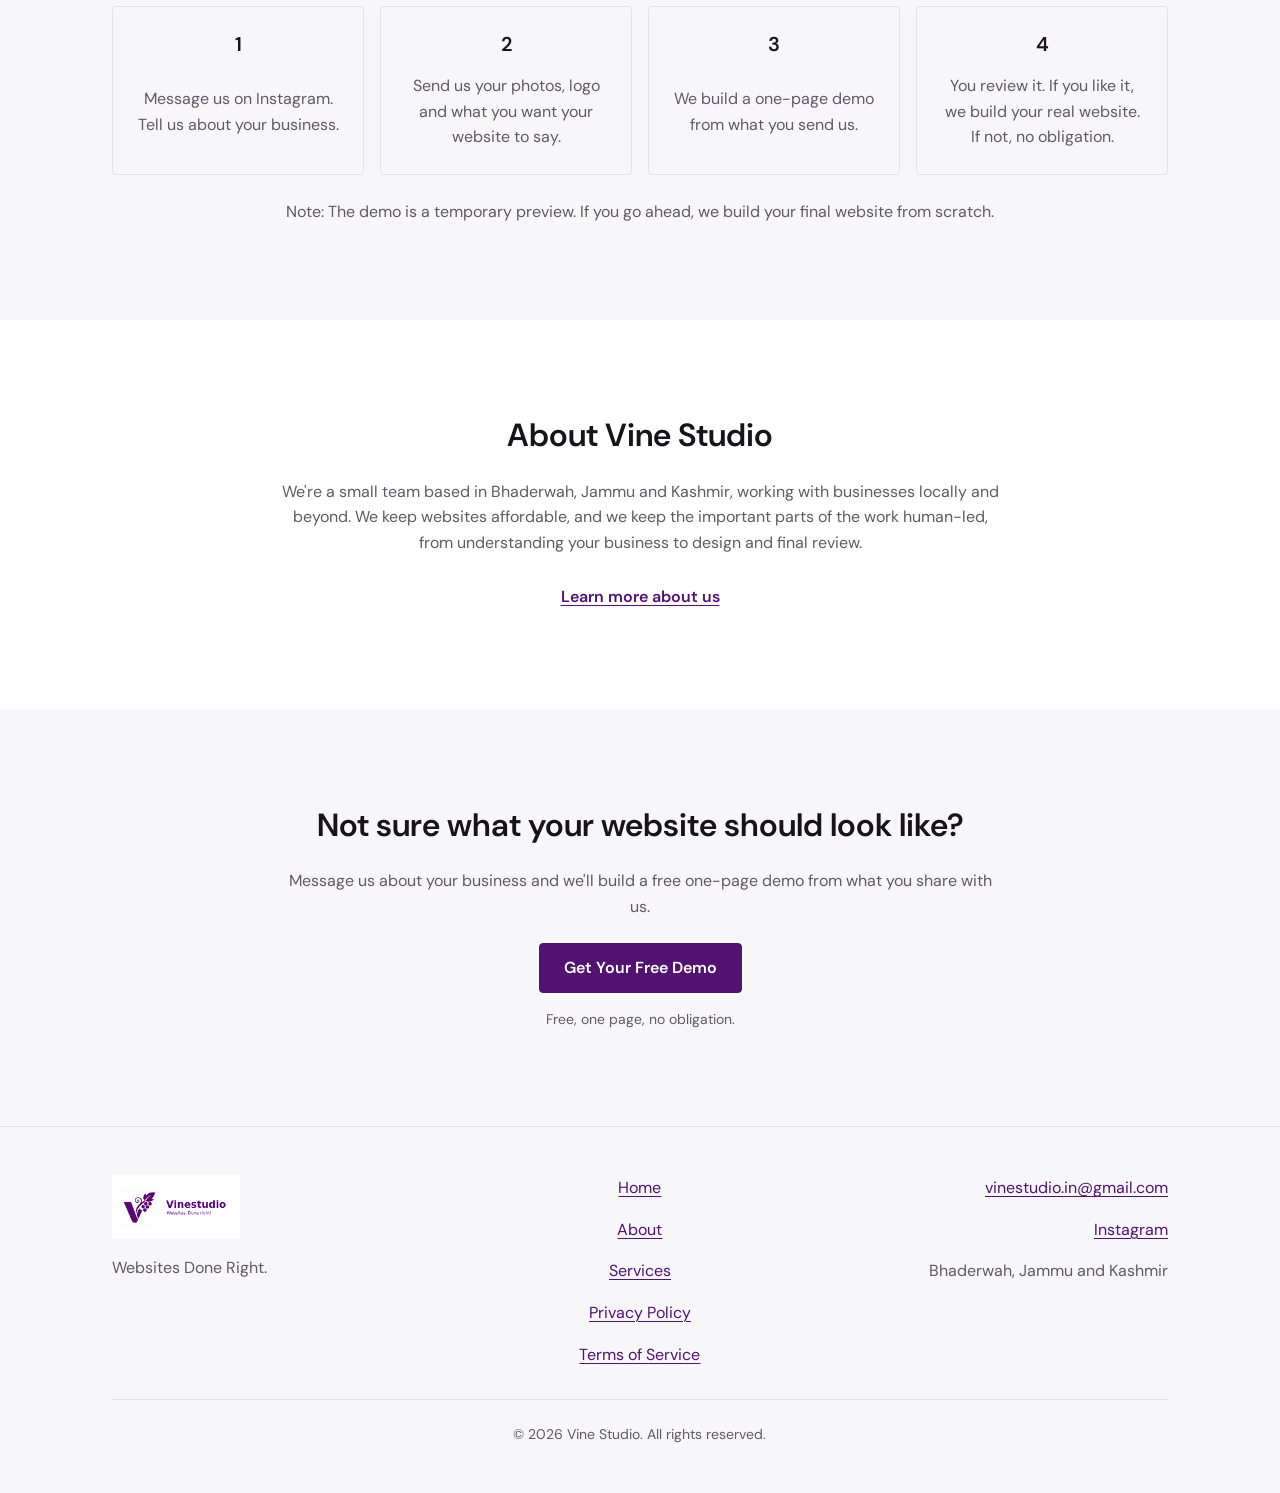
==== commit 64819204: "center website" ====
--- a/index.html
+++ b/index.html
@@ -86,8 +86,8 @@
         <nav class="site-nav" id="primary-navigation" aria-label="Primary navigation" hidden>
           <ul class="site-nav__list">
             <li><a href="/" aria-current="page">Home</a></li>
+            <li><a href="/services/">Services</a></li>
             <li><a href="/about/">About</a></li>
-            <li><a href="/services/">Services</a></li>
           </ul>
           <a class="btn btn-primary" href="https://instagram.com/vinestudio.in" target="_blank" rel="noopener noreferrer">Get Your Free Demo</a>
         </nav>
--- a/assets/css/styles.css
+++ b/assets/css/styles.css
@@ -250,7 +250,9 @@
 }
 
 .prose {
+  margin-inline: auto;
   max-inline-size: var(--prose-measure);
+  text-align: center;
 }
 
 .prose > * + * {
@@ -258,7 +260,8 @@
 }
 
 .prose :is(ul, ol) {
-  padding-inline-start: var(--space-3);
+  padding-inline-start: 0;
+  list-style-position: inside;
 }
 
 .prose :is(li + li) {
@@ -277,8 +280,11 @@
 .section-intro,
 .final-cta__content {
   display: grid;
+  margin-inline: auto;
   max-inline-size: var(--content-max-width);
   gap: var(--space-3);
+  justify-items: center;
+  text-align: center;
 }
 
 .hero__content > p,
@@ -292,7 +298,7 @@
 }
 
 .founders-intro .btn-text {
-  justify-self: start;
+  justify-self: center;
   margin-top: calc(var(--space-2) * -1);
 }
 
@@ -300,6 +306,7 @@
   display: flex;
   flex-wrap: wrap;
   align-items: center;
+  justify-content: center;
   gap: var(--space-2);
 }
 
@@ -315,6 +322,7 @@
   border: var(--border-width) solid var(--color-border);
   border-radius: var(--radius);
   padding: var(--space-3);
+  text-align: center;
   transition: border-color var(--transition-duration) ease;
 }
 
@@ -328,7 +336,7 @@
 }
 
 .service-card .btn {
-  align-self: flex-start;
+  align-self: center;
   margin-top: auto;
 }
 
@@ -342,12 +350,14 @@
 
 .demo-step {
   display: grid;
-  grid-template-columns: var(--space-4) minmax(0, 1fr);
+  grid-template-columns: 1fr;
   gap: var(--space-2);
   align-items: start;
+  justify-items: center;
   border: var(--border-width) solid var(--color-border);
   border-radius: var(--radius);
   padding: var(--space-3);
+  text-align: center;
 }
 
 .demo-step__number {
@@ -359,12 +369,13 @@
 
 .demo-note {
   max-inline-size: var(--prose-measure);
-  margin-top: var(--space-3);
+  margin: var(--space-3) auto 0;
+  text-align: center;
 }
 
 .final-cta__content > div {
   display: grid;
-  justify-items: start;
+  justify-items: center;
   gap: var(--space-2);
 }
 
@@ -375,8 +386,10 @@
 
 .about-copy {
   display: grid;
+  margin-inline: auto;
   max-inline-size: var(--prose-measure);
   gap: var(--space-3);
+  text-align: center;
 }
 
 .page-intro {
@@ -398,6 +411,8 @@
   display: grid;
   gap: var(--space-1);
   padding: var(--space-3);
+  justify-items: center;
+  text-align: center;
 }
 
 .founder + .founder {
@@ -405,17 +420,21 @@
 }
 
 .about-closing .btn {
-  justify-self: start;
+  justify-self: center;
 }
 
 .service-block {
   display: grid;
+  margin-inline: auto;
   gap: var(--space-4);
+  text-align: center;
 }
 
 .service-block__description {
   display: grid;
   align-content: start;
+  justify-items: center;
+  margin-inline: auto;
   max-inline-size: var(--prose-measure);
   gap: var(--space-3);
 }
@@ -431,6 +450,7 @@
   display: grid;
   gap: var(--space-3);
   align-content: start;
+  justify-items: center;
   border: var(--border-width) solid var(--color-border);
   border-radius: var(--radius);
   padding: var(--space-3);
@@ -450,7 +470,9 @@
   display: grid;
   gap: var(--space-1);
   margin: 0;
-  padding-inline-start: var(--space-3);
+  padding: 0;
+  list-style-position: inside;
+  text-align: center;
 }
 
 .service-block__note {
@@ -459,7 +481,7 @@
 }
 
 .service-block__details .btn {
-  justify-self: start;
+  justify-self: center;
 }
 
 .site-header {
@@ -541,6 +563,10 @@
   list-style: none;
 }
 
+.site-nav__list {
+  text-align: center;
+}
+
 .site-nav__list a {
   font-weight: var(--font-weight-semibold);
   text-decoration: none;
@@ -559,12 +585,14 @@
   display: grid;
   gap: var(--space-4);
   padding-block: var(--space-6);
+  text-align: center;
 }
 
 .site-footer__brand,
 .site-footer__contact {
   display: grid;
   gap: var(--space-2);
+  justify-items: center;
 }
 
 .site-footer__brand p,
@@ -578,7 +606,7 @@
 }
 
 .site-footer__contact a {
-  width: fit-content;
+  justify-self: center;
 }
 
 .site-footer__copyright {
@@ -618,6 +646,7 @@
 
   .demo-step {
     grid-template-columns: 1fr;
+    justify-items: center;
   }
 
   .founders-grid {
@@ -638,16 +667,34 @@
     display: none;
   }
 
+  .site-header__inner {
+    grid-template-columns: minmax(0, 1fr) auto minmax(0, 1fr);
+  }
+
+  .site-header__inner {
+    display: grid;
+  }
+
+  .site-logo {
+    justify-self: start;
+  }
+
   .site-nav,
   .site-nav[hidden] {
     position: static;
-    display: flex !important;
-    align-items: center;
-    gap: var(--space-3);
-    margin-left: auto;
-    border: 0;
-    background: transparent;
-    padding: 0;
+    display: contents !important;
+  }
+
+  .site-nav__list {
+    grid-column: 2;
+    grid-row: 1;
+  }
+
+  .site-nav > .btn {
+    grid-column: 3;
+    grid-row: 1;
+    justify-self: end;
+    width: auto;
   }
 
   .site-nav__list {
@@ -656,18 +703,34 @@
     gap: var(--space-3);
   }
 
-  .site-nav .btn {
-    width: auto;
-  }
-
   .site-footer__inner {
-    grid-template-columns: minmax(0, 2fr) minmax(0, 1fr) minmax(0, 1fr);
+    grid-template-columns: repeat(3, minmax(0, 1fr));
+    align-items: start;
+  }
+
+  .site-footer__brand {
+    justify-items: start;
+    text-align: left;
+  }
+
+  .site-footer__nav {
+    text-align: center;
+  }
+
+  .site-footer__contact {
+    justify-items: end;
+    text-align: right;
+  }
+
+  .site-footer__contact a {
+    justify-self: end;
   }
 
   .site-footer__copyright {
     grid-column: 1 / -1;
     border-top: var(--border-width) solid var(--color-border);
     padding-top: var(--space-3);
+    text-align: center;
   }
 }
 
